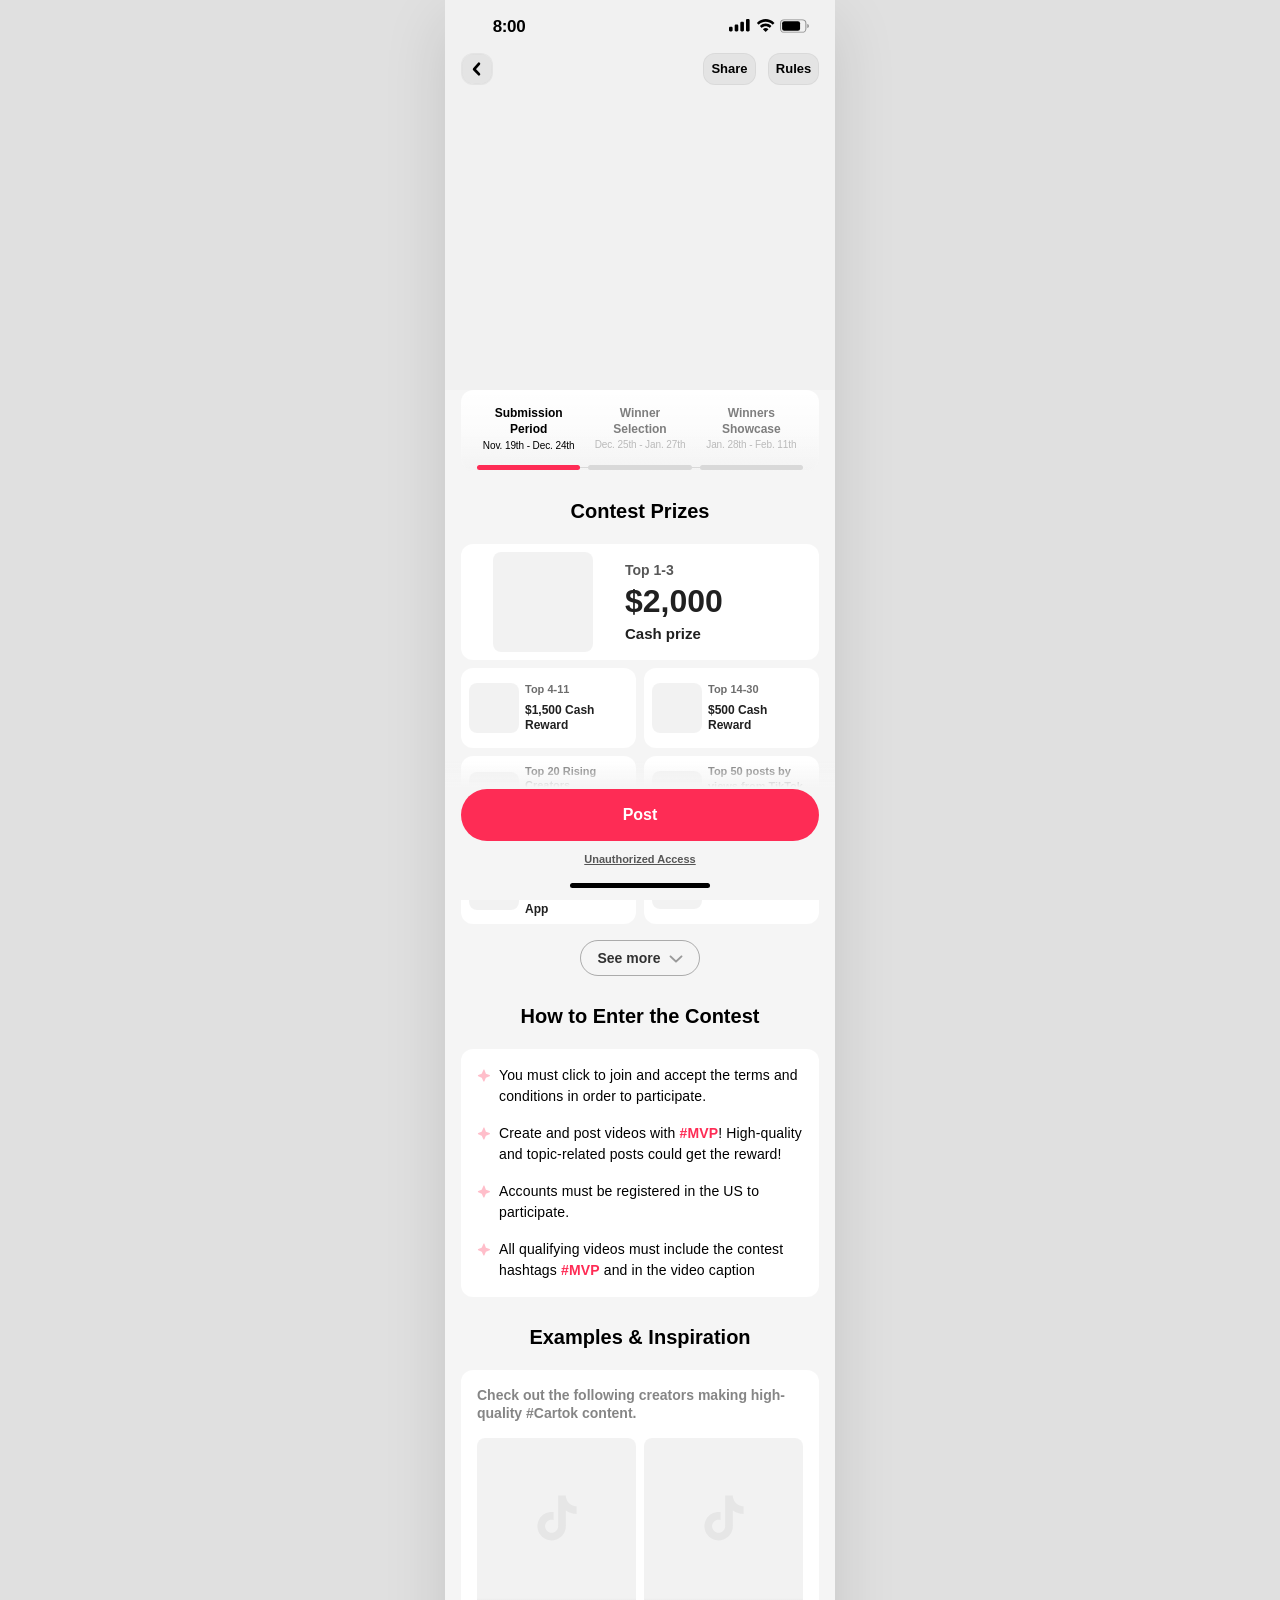
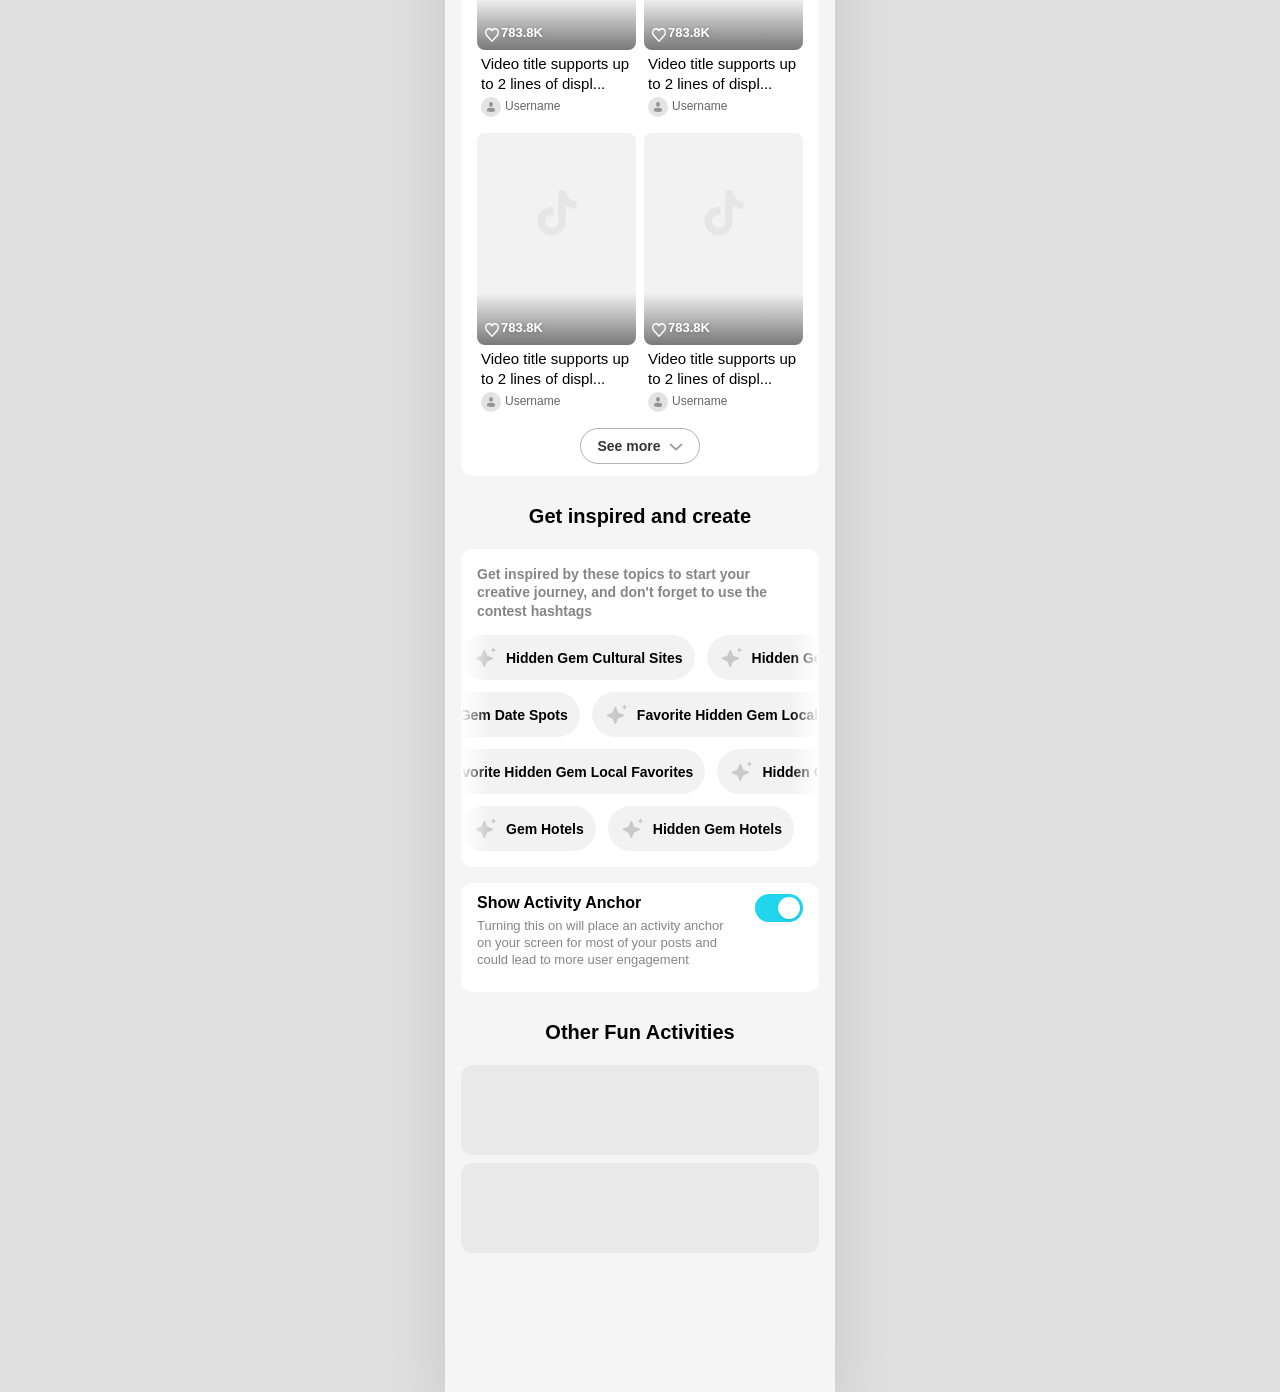
==== index.html @ 2a497dcf "feat: add aoc h5 templates" ====
<!doctype html>
<html lang="en">
  <head>
    <meta charset="utf-8" />
    <meta name="viewport" content="width=device-width, initial-scale=1" />
    <title>模板_1</title>
    <link rel="stylesheet" href="./styles.css?v=20260622-1" />
  </head>
  <body>
    <div id="app" data-template="base" aria-live="polite"></div>
    <script src="./script.js?v=20260622-1"></script>
  </body>
</html>
---- styles.css ----
:root {
  --page-bg: #f5f5f5;
  --kv-bg: #f1f1f1;
  --card-bg: #ffffff;
  --text-1: #000000;
  --text-display: #202020;
  --text-2: #000000a6;
  --text-3: #0000007a;
  --placeholder: #00000057;
  --neutral-2: #0000002b;
  --neutral-3: #0000001f;
  --neutral-4: #0000000d;
  --primary: #fe2c55;
  --secondary: #20d5ec;
  --font: "TikTok Sans", -apple-system, BlinkMacSystemFont, "Segoe UI", sans-serif;
}

* {
  box-sizing: border-box;
}

[hidden] {
  display: none !important;
}

html,
body {
  margin: 0;
  min-height: 100%;
}

body {
  background: #e0e0e0;
  color: var(--text-1);
  display: flex;
  font-family: var(--font);
  justify-content: center;
  padding: 0 !important;
}

button,
a {
  color: inherit;
  font: inherit;
}

button {
  border: 0;
  cursor: pointer;
}

.page-shell {
  background: var(--page-bg);
  min-height: 100vh;
  overflow: hidden;
  position: relative;
  width: min(100vw, 390px);
}

.kv {
  background: var(--kv-bg);
  height: 390px;
  position: relative;
}

.navigation-bar {
  display: flex;
  flex-direction: column;
  height: 91px;
  left: 50%;
  position: fixed;
  top: 0;
  transform: translateX(-50%);
  width: min(100vw, 390px);
  z-index: 10;
}

.navigation-bar-veil {
  inset: 0;
  pointer-events: none;
  position: absolute;
  transition: background-color 160ms ease;
  z-index: 0;
}

.navigation-bar.is-scrolled .navigation-bar-veil {
  background: #f5f5f5;
}

.mock-status-bar {
  flex: 0 0 47px;
  font-family: "SF Pro Text", -apple-system, BlinkMacSystemFont, sans-serif;
  font-size: 17px;
  font-weight: 600;
  height: 47px;
  line-height: 22px;
  pointer-events: none;
  position: relative;
  width: 390px;
  z-index: 1;
}

.mock-status-time {
  display: block;
  left: 35px;
  letter-spacing: -0.408px;
  position: absolute;
  text-align: center;
  top: 16px;
  width: 58px;
}

.mock-status-icons {
  height: 14px;
  left: 284px;
  position: absolute;
  top: 19px;
  width: 80.432px;
}

.status-signal,
.status-connection,
.status-battery {
  display: block;
  position: absolute;
}

.status-signal {
  height: 12.798px;
  left: 0;
  top: 0.202px;
  width: 21.298px;
}

.status-connection {
  left: 28px;
  top: 0;
  height: 13px;
  width: 17.68px;
}

.status-battery {
  left: 51px;
  top: 0;
  height: 14px;
  width: 29.432px;
}

.top-nav {
  align-items: center;
  display: flex;
  flex: 0 0 44px;
  height: 44px;
  justify-content: space-between;
  padding: 6px 16px;
  position: relative;
  width: 100%;
  z-index: 1;
}

.nav-back,
.top-nav button {
  height: 32px;
}

.nav-back {
  background: url("./assets/icon-back.svg") center / contain no-repeat;
  border: 0.5px solid var(--neutral-4);
  border-radius: 12px;
  padding: 0;
  width: 32px;
}

.nav-actions {
  display: flex;
  gap: 12px;
}

.top-nav button:not(.nav-back) {
  align-items: center;
  background: var(--neutral-4);
  border: 0.5px solid var(--neutral-4);
  border-radius: 12px;
  display: flex;
  font-size: 13px;
  font-weight: 600;
  justify-content: center;
  line-height: 1.3;
  padding: 0 8px;
  text-align: center;
  white-space: nowrap;
}

.nav-actions button:first-child {
  width: 53px;
}

.nav-actions button:nth-child(2) {
  width: 51px;
}

.slot {
  background: var(--page-bg);
  display: flex;
  flex-direction: column;
  min-height: 0;
  padding-bottom: 139px;
}

.timeline {
  --timeline-gap: 8px;

  background:
    linear-gradient(180deg, #ffffff 0%, #ffffff 48%, #fbfbfb 100%),
    linear-gradient(90deg, #ffffff 0%, #f8f8f8 100%);
  border-radius: 12px;
  box-shadow: inset 0 0 0 1px #ffffff99;
  height: 81px;
  margin: 0 16px;
  padding: 16px 16px 0;
  position: relative;
  width: 358px;
}

.timeline::before {
  background: linear-gradient(180deg, #ffffff00 0%, #00000008 100%);
  border-radius: inherit;
  bottom: 0;
  content: "";
  left: 0;
  pointer-events: none;
  position: absolute;
  right: 0;
  top: 0;
}

.timeline-labels {
  display: grid;
  column-gap: var(--timeline-gap);
  grid-template-columns: repeat(3, minmax(0, 1fr));
  position: relative;
  text-align: center;
  z-index: 1;
}

.timeline-labels > div {
  min-width: 0;
}

.timeline-labels strong {
  color: #00000080;
  display: block;
  font-size: 12px;
  font-weight: 600;
  line-height: 1.3;
}

.timeline-labels span {
  color: #00000040;
  display: block;
  font-size: 10px;
  font-weight: 400;
  letter-spacing: -0.1px;
  line-height: 1.3;
  margin-top: 1px;
  white-space: nowrap;
}

.timeline-labels .is-active strong {
  color: var(--text-1);
  font-weight: 800;
}

.timeline-labels .is-active span {
  color: var(--text-1);
  line-height: 1.5;
}

.timeline-track {
  border-radius: 999px;
  display: grid;
  gap: var(--timeline-gap);
  grid-template-columns: repeat(3, minmax(0, 1fr));
  height: 5px;
  margin-top: 12px;
  overflow: visible;
  position: relative;
  z-index: 1;
}

.timeline-track::before {
  background: #d9d9d9;
  border-radius: 4px;
  content: "";
  height: 1px;
  left: 0;
  position: absolute;
  right: 0;
  top: 2px;
}

.timeline-track span {
  background: #d9d9d9;
  border-radius: 4px;
  display: block;
  height: 100%;
  min-width: 1px;
  position: relative;
  z-index: 1;
}

.timeline-track span:first-child {
  background: var(--primary);
}

.floor {
  margin-top: 16px;
}

.slot > .floor:first-child {
  margin-top: 0;
}

.floor-title {
  align-items: center;
  color: var(--text-1);
  display: flex;
  font-size: 20px;
  font-weight: 700;
  height: 49px;
  justify-content: center;
  line-height: 1.25;
  margin: 0;
  text-align: center;
}

.prizes-stack {
  display: flex;
  flex-direction: column;
  gap: 16px;
  margin: 8px 16px 0;
  position: relative;
  width: 358px;
}

.prize-toggle {
  bottom: 0;
  cursor: pointer;
  height: 34px;
  left: 50%;
  opacity: 0;
  position: absolute;
  transform: translateX(-50%);
  width: 118px;
  z-index: 2;
}

.prize-card {
  background: var(--card-bg);
  border-radius: 12px;
}

.panel,
.activity-anchor,
.activity-card {
  background: var(--card-bg);
  border-radius: 12px;
}

.grand-prize {
  align-items: center;
  display: grid;
  flex: 0 0 358px;
  gap: 32px;
  grid-template-columns: 100px 1fr;
  height: 116px;
  padding: 8px 32px;
  width: 358px;
}

.grand-prize > div:last-child {
  color: var(--text-display);
  display: flex;
  flex-direction: column;
  gap: 4px;
  height: 83px;
  justify-content: center;
  min-width: 0;
}

.grand-prize strong {
  display: block;
  font-size: 32px;
  font-weight: 700;
  line-height: 1.2;
  margin: 0;
  max-width: 162px;
  overflow: hidden;
  text-overflow: ellipsis;
  white-space: nowrap;
}

.grand-prize span {
  display: block;
  font-size: 15px;
  font-weight: 600;
  line-height: 1.3;
  max-height: 38px;
  overflow: hidden;
  text-overflow: ellipsis;
}

.grand-prize .prize-rank {
  color: var(--text-display);
  font-size: 14px;
  font-weight: 600;
  max-height: 36px;
  opacity: 0.75;
}

.prize-wrap {
  align-content: flex-start;
  display: flex;
  flex-wrap: wrap;
  gap: 8px;
  overflow: clip;
  width: 358px;
}

.prize-toggle:not(:checked) ~ .prize-wrap .is-extra-prize {
  display: none !important;
}

.mini-prize {
  align-items: center;
  display: grid;
  gap: 6px;
  grid-template-columns: 50px 1fr;
  height: 80px;
  padding: 8px;
  width: 175px;
}

.mini-prize p {
  display: flex;
  flex-direction: column;
  gap: 6px;
  justify-content: center;
  margin: 0;
  min-width: 0;
}

.mini-prize span {
  display: block;
  font-size: 11px;
  line-height: 1.3;
  max-height: 42px;
  overflow: hidden;
  text-overflow: ellipsis;
}

.mini-prize strong {
  display: block;
  font-size: 12px;
  line-height: 1.3;
  max-height: 32px;
  overflow: hidden;
  text-overflow: ellipsis;
}

.mini-prize span {
  color: var(--text-display);
  font-weight: 600;
  opacity: 0.65;
}

.mini-prize strong {
  color: var(--text-display);
  font-weight: 600;
}

.reward-art {
  align-items: center;
  background: var(--neutral-4);
  border-radius: 8px;
  display: flex;
  justify-content: center;
  overflow: hidden;
  position: relative;
}

.reward-art::before {
  content: none;
}

.reward-art > span,
.reward-art::after {
  display: none;
}

.cash-large {
  height: 100px;
  width: 100px;
}

.mini-prize .reward-art,
.cash-small,
.coins,
.coins-flat,
.voucher,
.frame-badge {
  height: 50px;
  width: 50px;
}

.see-more {
  align-items: center;
  background: transparent;
  border: 1px solid rgba(0, 0, 0, 0.3);
  border-radius: 49.5px;
  cursor: pointer;
  display: flex;
  gap: 8px;
  justify-content: center;
  flex: none;
  align-self: center;
  margin: 0 auto;
  min-height: 36px;
  min-width: 0;
  padding: 8px 16px;
}

.prize-toggle:not(:checked) ~ .see-more .less-label,
.prize-toggle:checked ~ .see-more .more-label,
.campaign-toggle:not(:checked) ~ .see-more .less-label,
.campaign-toggle:checked ~ .see-more .more-label,
.campaign-toggle:not(:checked) ~ .campaign-panel .see-more .less-label,
.campaign-toggle:checked ~ .campaign-panel .see-more .more-label {
  display: none;
}

.see-more span {
  color: rgba(0, 0, 0, 0.8);
  font-size: 14px;
  font-weight: 600;
  line-height: 1.3;
  max-width: 272px;
  overflow: hidden;
  text-align: center;
  text-overflow: ellipsis;
  white-space: nowrap;
}

.see-more i {
  background: url("./assets/icon-chevron-right.svg") center / contain no-repeat;
  flex: 0 0 14px;
  height: 14px;
  transform: rotate(90deg);
  width: 14px;
}

.see-more.is-expanded i {
  transform: rotate(-90deg);
}

.prize-toggle:checked ~ .see-more i,
.campaign-toggle:checked ~ .see-more i,
.campaign-toggle:checked ~ .campaign-panel .see-more i {
  transform: rotate(-90deg);
}

.rules-panel {
  height: auto;
  margin: 8px 16px 0;
  padding: 16px;
  width: 358px;
}

.rules-panel p {
  display: flex;
  align-items: flex-start;
  font-size: 14px;
  font-weight: 500;
  gap: 8px;
  letter-spacing: 0.14px;
  line-height: 1.5;
  margin: 0 0 16px;
}

.rules-panel p:last-child {
  margin-bottom: 0;
}

.rules-panel i {
  background: url("./assets/icon-rule-star.svg") center / contain no-repeat;
  display: inline-block;
  flex: 0 0 auto;
  height: 21px;
  width: 14px;
}

.rules-panel p > span {
  display: block;
  min-width: 0;
}

.rules-panel strong {
  color: var(--primary);
  font-weight: 700;
}

.campaign-panel,
.collect-panel,
.review-panel,
.guidance-panel,
.tips-panel {
  display: flex;
  flex-direction: column;
  gap: 16px;
  margin: 8px 16px 0;
  overflow: hidden;
  padding: 16px;
  width: 358px;
}

.campaign-panel {
  gap: 24px;
  margin: 0 16px;
  position: relative;
}

.campaign-shell {
  display: flex;
  flex-direction: column;
  gap: 8px;
  margin-top: 8px;
  position: relative;
  width: 100%;
}

.chip-row {
  align-items: flex-start;
  display: flex;
  gap: 8px;
  margin: 0;
  overflow-x: auto;
  overflow-y: hidden;
  padding: 0 16px 6px;
  scroll-behavior: smooth;
  scrollbar-width: none;
  white-space: nowrap;
  -webkit-overflow-scrolling: touch;
}

.chip-row::-webkit-scrollbar {
  display: none;
}

.chip-row button {
  align-items: center;
  background: rgba(0, 0, 0, 0.12);
  border-radius: 8px;
  color: rgba(0, 0, 0, 0.65);
  display: flex;
  flex: 0 0 auto;
  font-size: 13px;
  font-weight: 600;
  height: 49px;
  justify-content: center;
  line-height: 1.3;
  max-width: 219px;
  min-width: 0;
  overflow: visible;
  padding: 16px;
  position: relative;
  text-overflow: ellipsis;
  white-space: nowrap;
}

.chip-row button[aria-selected="true"] {
  background: #ffffff;
  color: var(--text-1);
}

.chip-row button[aria-selected="true"]::after {
  background: url("./assets/tab-indicator.svg") center / 100% 100% no-repeat;
  bottom: -6px;
  content: "";
  height: 6px;
  left: 50%;
  position: absolute;
  transform: translateX(-50%);
  width: 76px;
}

.campaign-note {
  padding-bottom: 0;
}

.campaign-note strong,
.collect-highlight-title {
  color: var(--text-1);
  display: block;
  font-size: 14px;
  font-weight: 600;
  line-height: 1.3;
  margin: 0 0 4px;
}

.collect-highlight-title span,
.text-primary {
  color: var(--primary);
}

.collect-highlight-title + .panel-copy {
  margin-top: -12px;
}

.campaign-note strong {
  align-items: center;
  display: flex;
  gap: 6px;
}

.campaign-note strong i {
  background: url("./assets/icon-campaign-topic.svg") center / contain no-repeat;
  display: block;
  flex: 0 0 18px;
  height: 21px;
  width: 18px;
}

.campaign-note strong span {
  display: block;
  min-width: 0;
}

.campaign-note p,
.reward-task p,
.how-work-card p,
.review-item p,
.guidance-block p,
.follower-card p {
  color: var(--text-3);
  font-size: 13px;
  font-weight: 400;
  line-height: 1.3;
  margin: 0;
}

.reward-task-list {
  display: flex;
  flex-direction: column;
  gap: 16px;
}

.campaign-toggle {
  height: 1px;
  opacity: 0;
  pointer-events: none;
  position: absolute;
  width: 1px;
}

.campaign-toggle:not(:checked) ~ .reward-task-list .is-extra-task,
.campaign-toggle:not(:checked) ~ .campaign-panel .reward-task-list .is-extra-task {
  display: none;
}

.reward-task {
  align-items: flex-start;
  display: flex;
  gap: 12px;
  min-height: 56px;
  width: 326px;
}

.reward-task > i {
  background: url("./assets/icon-rule-star.svg") center / contain no-repeat;
  flex: 0 0 auto;
  height: 21px;
  width: 14px;
}

.campaign-panel .reward-task-list {
  gap: 0;
}

.campaign-panel .reward-task {
  border-bottom: 1px solid var(--neutral-4);
  min-height: 0;
  padding: 0 0 12px;
}

.campaign-panel .reward-task + .reward-task {
  padding-top: 12px;
}

.campaign-panel .reward-task-list .reward-task:last-child {
  border-bottom: 0;
  padding-bottom: 0;
}

.campaign-toggle:not(:checked) ~ .campaign-panel .reward-task-list .reward-task:nth-of-type(5) {
  border-bottom: 0;
  padding-bottom: 0;
}

.campaign-panel .reward-task > i {
  background-image: url("./assets/icon-campaign-fire.png");
  flex-basis: 18px;
  height: 18px;
  width: 18px;
}

.reward-task > div {
  flex: 1 1 auto;
  min-width: 0;
}

.reward-task strong {
  color: var(--text-1);
  display: block;
  font-size: 14px;
  font-weight: 600;
  line-height: 1.3;
  margin-bottom: 4px;
  overflow: hidden;
  text-overflow: ellipsis;
}

.tiny-post {
  background: var(--primary);
  border-radius: 999px;
  color: #ffffff;
  flex: 0 0 auto;
  font-size: 13px;
  font-weight: 600;
  height: 28px;
  line-height: 1.3;
  margin-top: 2px;
  width: 77px;
}

.static-see-more {
  margin-top: 0;
}

.collect-panel-compact {
  background: transparent;
  border-radius: 0;
  gap: 8px;
  overflow: visible;
  padding: 0;
}

.collect-card {
  background: var(--card-bg);
  border-radius: 12px;
  display: flex;
  flex-direction: column;
  gap: 16px;
  overflow: hidden;
  padding: 16px;
  width: 358px;
}

.collect-card-task,
.collect-card-ranking {
  align-items: stretch;
}

.collect-panel-compact .panel-copy,
.collect-panel-rich .panel-copy {
  height: auto;
  max-width: 326px;
}

.panel-copy.has-help-icon {
  align-items: center;
  display: flex;
  gap: 4px;
}

.panel-copy.has-help-icon i {
  background: url("./assets/icon-question-circle.svg") center / contain no-repeat;
  display: block;
  flex: 0 0 14px;
  height: 14px;
  width: 14px;
}

.collect-divider {
  background: rgba(153, 153, 153, 0.1);
  height: 1px;
  width: 100%;
}

.rank-rewards {
  box-sizing: border-box;
  display: flex;
  gap: 8px;
  margin: 0 -16px;
  overflow-x: auto;
  overflow-y: hidden;
  padding: 0 16px;
  scroll-behavior: smooth;
  scrollbar-width: none;
  width: calc(100% + 32px);
  -webkit-overflow-scrolling: touch;
}

.rank-rewards::-webkit-scrollbar {
  display: none;
}

.rank-rewards article {
  align-items: center;
  background: #f5f5f5;
  border-radius: 8px;
  display: flex;
  flex: 1 0 103px;
  flex-direction: column;
  min-width: 103px;
  min-height: 126px;
  overflow: hidden;
  padding: 0 8px 12px;
  text-align: center;
}

.rank-rewards span {
  color: var(--text-3);
  display: block;
  font-size: 11px;
  font-weight: 600;
  line-height: 1.3;
  margin: 0 0 4px;
  opacity: 0.7;
  padding: 4px 8px;
  background: rgba(0, 0, 0, 0.08);
  border-radius: 0 0 6px 6px;
}

.rank-rewards .reward-art {
  background: rgba(0, 0, 0, 0.05);
  border-radius: 4px;
  flex: 0 0 auto;
  height: 50px;
  margin: 4px 0;
  width: 50px;
}

.rank-rewards .has-image-icon::after {
  background: url("./assets/icon-lock-large-fill.svg") center / contain no-repeat;
  content: "";
  display: block;
  height: 28px;
  opacity: 0.35;
  width: 28px;
}

.rank-rewards strong {
  color: var(--text-1);
  display: block;
  flex: 1 1 auto;
  font-size: 13px;
  font-weight: 600;
  line-height: 1.3;
  width: 100%;
}

.crp-summary {
  display: flex;
  flex-direction: column;
  gap: 2px;
  width: 326px;
}

.crp-summary h3 {
  color: var(--text-1);
  font-size: 16px;
  font-weight: 700;
  line-height: 1.3;
  margin: 0 0 2px;
}

.crp-summary p {
  align-items: center;
  display: flex;
  gap: 4px;
  margin: 0;
}

.crp-summary span,
.crp-summary strong {
  font-size: 14px;
  font-weight: 600;
  line-height: 1.3;
}

.crp-summary span {
  color: var(--text-3);
}

.crp-summary strong {
  color: var(--text-1);
}

.crp-reward-hero {
  align-items: flex-end;
  display: flex;
  height: 147px;
  position: relative;
  width: 326px;
}

.crp-base-reward {
  background: url("./assets/crp-base-bg.svg") left top / 129.356px 121.999px no-repeat;
  border-radius: 8px 0 0 8px;
  display: flex;
  flex-direction: column;
  gap: 8px;
  height: 122px;
  justify-content: space-between;
  padding: 8px 16px;
  position: relative;
  width: 143px;
  z-index: 2;
}

.crp-base-reward img {
  display: block;
  height: 50px;
  object-fit: contain;
  width: 50px;
}

.crp-double-reward {
  background: url("./assets/crp-double-bg.svg") left top / 209px 147px no-repeat;
  border-radius: 8px;
  color: #ffffff;
  height: 147px;
  margin-left: -26px;
  overflow: hidden;
  padding: 8px 16px 12px 42px;
  position: relative;
  width: 209px;
}

.crp-double-placeholder {
  background: var(--neutral-4);
  border-radius: 8px;
  height: 142px;
  left: 49px;
  position: absolute;
  top: 29px;
  width: 142px;
}

.crp-income {
  color: var(--text-3);
  position: relative;
  z-index: 1;
}

.crp-income div {
  align-items: flex-end;
  display: flex;
  max-width: 100px;
}

.crp-income small {
  display: block;
  font-size: 17px;
  font-weight: 700;
  height: 24px;
  line-height: 1.3;
  width: 12px;
}

.crp-income strong {
  display: block;
  font-size: 28px;
  font-weight: 900;
  line-height: 1.2;
}

.crp-income span {
  display: block;
  font-size: 11px;
  font-weight: 600;
  line-height: 1.3;
  max-width: 120px;
  overflow: hidden;
  text-overflow: ellipsis;
  white-space: nowrap;
}

.crp-income-double {
  color: #ffffff;
}

.crp-income-double small {
  height: 26px;
}

.crp-income-double strong {
  font-size: 36px;
}

.crp-lock {
  align-items: center;
  background: #c61b39;
  border-radius: 0 8px 0 8px;
  display: flex;
  gap: 3px;
  padding: 3px 6px;
  position: absolute;
  right: 0;
  top: 0;
  z-index: 2;
}

.crp-lock img {
  display: block;
  filter: brightness(0) invert(1);
  height: 10px;
  width: 10px;
}

.crp-lock span {
  color: #ffffff;
  font-size: 10px;
  font-weight: 600;
  line-height: 1.3;
}

.crp-x2 {
  height: 53px;
  left: 82px;
  position: absolute;
  top: 96px;
  width: 67px;
  z-index: 4;
}

.crp-x2 img {
  display: block;
  height: 53px;
  object-fit: contain;
  width: 67px;
}

.crp-copy a {
  color: inherit;
  text-decoration: underline;
  text-underline-position: from-font;
}

.collect-panel-rich .reward-task {
  gap: 12px;
}

.collect-panel .topic-task > i,
.collect-panel-rich .reward-task > i {
  background-image: url("./assets/icon-campaign-fire.png");
  flex-basis: 18px;
  height: 18px;
  width: 18px;
}

.collect-card .reward-task {
  width: 326px;
}

.collect-card-task .reward-task {
  min-height: 50px;
}

.collect-card-task .reward-task > i {
  background: #f5f5f5;
  border-radius: 8px;
  flex-basis: 50px;
  height: 50px;
  position: relative;
  width: 50px;
}

.collect-card-task .reward-task > i::before {
  background: rgba(0, 0, 0, 0.05);
  content: "";
  height: 40px;
  left: 5px;
  position: absolute;
  top: 5px;
  width: 40px;
}

.collect-card-task .reward-task > i::after {
  background: #e3e3e3 url("./assets/icon-lock-large-fill.svg") center / 10px 10px no-repeat;
  border-radius: 0 8px 0 8px;
  content: "";
  height: 18px;
  position: absolute;
  right: 0;
  top: 0;
  width: 18px;
}

.collect-card-task .reward-task strong {
  display: -webkit-box;
  -webkit-box-orient: vertical;
  -webkit-line-clamp: 2;
  white-space: normal;
}

.collect-card-ranking .status-task {
  min-height: 37px;
}

.how-works-stack {
  display: flex;
  flex-direction: column;
  gap: 8px;
  margin: 8px 16px 0;
  width: 358px;
}

.how-work-card {
  align-items: center;
  display: flex;
  flex-direction: column;
  gap: 24px;
  padding: 24px;
}

.how-work-card h3 {
  font-size: 16px;
  font-weight: 700;
  line-height: 1.3;
  margin: 0 0 -16px;
  text-align: center;
}

.how-work-card p {
  text-align: center;
}

.how-work-card p strong {
  color: var(--text-1);
  font-weight: 600;
}

.locked-reward-grid {
  display: flex;
  flex-wrap: wrap;
  gap: 24px;
  justify-content: center;
  width: 100%;
}

.locked-reward-card {
  align-items: center;
  background: var(--neutral-4);
  border-radius: 20px;
  display: flex;
  flex-direction: column;
  gap: 12px;
  justify-content: flex-end;
  min-height: 132px;
  padding: 16px;
  position: relative;
  width: 132px;
}

.locked-reward-card .reward-art {
  height: 72px;
  width: 72px;
}

.locked-reward-card strong {
  font-size: 12px;
  font-weight: 600;
  line-height: 1.3;
  text-align: center;
  white-space: nowrap;
}

.lock-badge {
  align-items: center;
  background: #e6e6e6;
  border-radius: 999px;
  bottom: -4px;
  display: flex;
  height: 24px;
  justify-content: center;
  position: absolute;
  right: -4px;
  width: 24px;
}

.lock-badge img {
  height: 12.542px;
  width: 10.5px;
}

.review-panel {
  gap: 16px;
}

.review-list {
  display: flex;
  flex-direction: column;
  gap: 16px;
}

.review-notice-card {
  background: var(--neutral-4);
  border-radius: 8px;
  display: flex;
  flex-direction: column;
  gap: 12px;
  padding: 8px 0 0;
}

.review-info {
  align-items: flex-start;
  color: var(--text-3);
  display: flex;
  font-size: 12px;
  font-weight: 400;
  gap: 6px;
  line-height: 1.3;
  margin: 0;
  padding: 0 8px;
}

.review-info i {
  align-items: center;
  border: 1.5px solid var(--text-3);
  border-radius: 999px;
  color: var(--text-3);
  display: flex;
  flex: 0 0 auto;
  font-size: 9px;
  font-style: normal;
  font-weight: 700;
  height: 12px;
  justify-content: center;
  line-height: 1;
  margin-top: 1px;
  width: 12px;
}

.review-info i::before {
  content: "i";
}

.review-item {
  align-items: flex-start;
  display: flex;
  gap: 12px;
  min-height: 96px;
  width: 326px;
}

.review-thumb {
  background: linear-gradient(180deg, #eeeeee 0%, #eeeeee 54%, #b8b8b8 100%);
  border-radius: 8px;
  flex: 0 0 auto;
  height: 96px;
  overflow: hidden;
  position: relative;
  width: 72px;
}

.review-thumb::after {
  background: linear-gradient(180deg, #00000000 0%, #00000059 100%);
  bottom: 0;
  content: "";
  height: 36px;
  left: 0;
  position: absolute;
  right: 0;
}

.review-thumb span {
  bottom: 8px;
  color: #ffffff;
  font-size: 12px;
  font-weight: 600;
  left: 0;
  line-height: 1.3;
  position: absolute;
  right: 0;
  text-align: center;
  z-index: 1;
}

.review-body {
  flex: 1 1 auto;
  min-width: 0;
  padding-top: 2px;
}

.review-item strong {
  color: var(--text-1);
  display: block;
  font-size: 16px;
  font-weight: 600;
  line-height: 1.3;
  overflow: hidden;
  text-overflow: ellipsis;
  white-space: nowrap;
}

.review-date {
  color: var(--text-3);
  display: block;
  font-size: 12px;
  font-weight: 400;
  line-height: 1.3;
  margin-top: 2px;
}

.review-total {
  color: var(--text-1) !important;
  font-size: 12px !important;
  font-weight: 600 !important;
  line-height: 1.3 !important;
  margin: 18px 0 0 !important;
}

.review-status {
  color: var(--text-3) !important;
  font-size: 12px !important;
  font-weight: 400 !important;
  line-height: 1.3 !important;
  margin: 2px 0 0 !important;
}

.review-status.is-danger {
  color: var(--primary) !important;
}

.review-status.has-link::after {
  border-right: 1.4px solid currentColor;
  border-top: 1.4px solid currentColor;
  content: "";
  display: inline-block;
  height: 5px;
  margin-left: 5px;
  transform: rotate(45deg) translateY(-1px);
  width: 5px;
}

.guidance-panel {
  gap: 16px;
  overflow: hidden;
}

.guidance-block {
  border-top: 1px solid var(--neutral-4);
  padding-top: 16px;
}

.guidance-block:first-child {
  border-top: 0;
  padding-top: 0;
}

.guidance-title {
  align-items: center;
  display: flex;
  gap: 6px;
  margin-bottom: 4px;
}

.guidance-title i {
  background: var(--neutral-4);
  border-radius: 999px;
  flex: 0 0 auto;
  height: 20px;
  position: relative;
  width: 20px;
}

.guidance-title i::before {
  background: var(--text-1);
  border-radius: 2px;
  content: "";
  height: 9px;
  left: 7px;
  opacity: 0.35;
  position: absolute;
  top: 5px;
  width: 6px;
}

.guidance-title strong {
  color: var(--text-1);
  font-size: 14px;
  font-weight: 600;
  line-height: 1.3;
}

.guide-video-row {
  display: flex;
  gap: 8px;
  margin-top: 12px;
  margin-right: -16px;
  overflow-x: auto;
  overflow-y: hidden;
  padding-right: 16px;
  scrollbar-width: none;
  -webkit-overflow-scrolling: touch;
}

.guide-video-row::-webkit-scrollbar {
  display: none;
}

.guide-video {
  background: linear-gradient(180deg, #eeeeee 0%, #eeeeee 61%, #7e7e7e 100%);
  border-radius: 8px;
  flex: 0 0 151px;
  height: 212px;
  overflow: hidden;
  position: relative;
}

.guide-video::after {
  background: linear-gradient(180deg, #00000000 0%, #00000066 100%);
  bottom: 0;
  content: "";
  height: 76px;
  left: 0;
  position: absolute;
  right: 0;
}

.guide-video-meta {
  bottom: 8px;
  color: #ffffff;
  left: 8px;
  position: absolute;
  right: 8px;
  z-index: 1;
}

.guide-video-meta strong {
  display: block;
  font-size: 13px;
  font-weight: 600;
  line-height: 1.15;
  margin-bottom: 4px;
  max-width: 118px;
  overflow: hidden;
}

.guide-video-meta span,
.guide-video-meta em {
  align-items: center;
  display: inline-flex;
  font-size: 12px;
  font-style: normal;
  font-weight: 600;
  gap: 4px;
  line-height: 1.3;
  vertical-align: middle;
}

.guide-video-meta span {
  margin-right: 8px;
}

.guide-video-meta .creator-icon {
  height: 16px;
  width: 16px;
}

.guide-video-meta .video-heart {
  filter: brightness(0) invert(1);
  height: 13px;
  width: 13px;
}

.tips-panel {
  gap: 12px;
}

.follower-card {
  align-items: center;
  display: flex;
  gap: 12px;
  min-height: 60px;
}

.follower-avatar {
  background: url("./assets/avatar-placeholder.svg") center / contain no-repeat;
  flex: 0 0 auto;
  height: 60px;
  width: 60px;
}

.follower-card div {
  flex: 1 1 auto;
  min-width: 0;
}

.follower-card strong {
  color: var(--text-1);
  display: block;
  font-size: 13px;
  font-weight: 600;
  line-height: 1.3;
  margin-bottom: 2px;
}

.examples-panel {
  height: 706px;
  margin: 8px 16px 0;
  padding: 16px;
  width: 358px;
}

.panel-copy {
  color: var(--text-3);
  font-size: 14px;
  font-weight: 600;
  line-height: 1.3;
  margin: 0;
}

.examples-panel .panel-copy {
  height: 36px;
}

.video-grid {
  display: grid;
  gap: 16px 8px;
  grid-template-columns: repeat(2, 1fr);
  margin-top: 16px;
}

.video-card {
  min-width: 0;
}

.video-thumb {
  background: var(--neutral-4);
  border-radius: 8px;
  height: 212px;
  overflow: hidden;
  position: relative;
}

.video-logo {
  display: block;
  height: 64px;
  left: 50%;
  position: absolute;
  top: 48px;
  transform: translateX(-50%);
  width: 56px;
}

.video-metrics {
  align-items: flex-end;
  background: linear-gradient(180deg, rgba(0, 0, 0, 0) 0%, rgba(0, 0, 0, 0.5) 100%);
  bottom: 0;
  color: #ffffff;
  display: flex;
  gap: 2px;
  height: 52px;
  left: 0;
  padding: 8px;
  position: absolute;
  right: 0;
}

.video-heart {
  flex: 0 0 auto;
  height: 14px;
  width: 14px;
}

.video-metrics span {
  font-size: 13px;
  font-weight: 600;
  line-height: 1.3;
  text-shadow: 0 1px 4px #00000040;
}

.examples-panel .is-extra-video {
  display: none;
}

.examples-panel.is-expanded {
  min-height: 706px;
  height: auto;
}

.examples-panel.is-expanded .is-extra-video {
  display: block;
}

.video-card strong {
  color: var(--text-1);
  display: -webkit-box;
  font-size: 15px;
  font-weight: 400;
  line-height: 1.3;
  margin: 4px 4px 0;
  min-height: 38px;
  overflow: hidden;
  -webkit-box-orient: vertical;
  -webkit-line-clamp: 2;
}

.creator {
  align-items: center;
  color: rgba(36, 36, 36, 0.7);
  display: flex;
  gap: 4px;
  font-size: 12px;
  line-height: 1.3;
  margin: 4px 4px 0;
  min-height: 20px;
  overflow: hidden;
  position: relative;
  text-overflow: ellipsis;
  white-space: nowrap;
}

.creator > span:last-child {
  min-width: 0;
  overflow: hidden;
  text-overflow: ellipsis;
}

.examples-panel .see-more {
  margin-top: 16px;
}

.inspiration-panel {
  height: 318px;
  margin: 8px 16px 0;
  overflow: hidden;
  padding: 16px;
  position: relative;
  width: 358px;
}

.inspiration-panel .panel-copy {
  height: 54px;
  max-width: 308px;
}

.tag-cloud {
  height: 216px;
  margin-left: -16px;
  margin-top: 16px;
  overflow: hidden;
  position: relative;
  width: 358px;
}

.tag-cloud::before,
.tag-cloud::after {
  content: "";
  height: 100%;
  pointer-events: none;
  position: absolute;
  top: 0;
  width: 28px;
  z-index: 1;
}

.tag-cloud::before {
  background: linear-gradient(90deg, var(--card-bg), transparent);
  left: 0;
}

.tag-cloud::after {
  background: linear-gradient(270deg, var(--card-bg), transparent);
  right: 0;
}

.tag-row {
  display: flex;
  gap: 12px;
  margin-bottom: 12px;
  animation: tag-marquee 22s linear infinite;
  white-space: nowrap;
}

.tag-row-offset-left {
  margin-left: -156px;
  animation-duration: 24s;
}

.tag-row-offset-right {
  margin-left: -60px;
  animation-duration: 20s;
}

.tag {
  align-items: center;
  background: var(--neutral-4);
  border-radius: 999px;
  color: var(--text-1);
  display: flex;
  flex: 0 0 auto;
  font-size: 14px;
  font-weight: 600;
  gap: 8px;
  height: 45px;
  line-height: 1.3;
  padding: 10px 12px;
}

.tag::before {
  background: url("./assets/icon-star.svg") center / contain no-repeat;
  content: "";
  display: inline-block;
  height: 25px;
  filter: brightness(0.78) contrast(1.08);
  width: 25px;
}

.creator-icon {
  display: block;
  flex: 0 0 auto;
  height: 20px;
  position: relative;
  width: 20px;
}

.creator-icon img {
  display: block;
  position: absolute;
}

.creator-icon .avatar-base {
  inset: 0;
  height: 20px;
  width: 20px;
}

.creator-icon .avatar-shape {
  height: 9.445px;
  left: 5.804px;
  top: 5.163px;
  width: 8.387px;
}

@keyframes tag-marquee {
  from {
    transform: translateX(48px);
  }

  to {
    transform: translateX(-160px);
  }
}

.activity-anchor {
  align-items: flex-start;
  display: flex;
  justify-content: space-between;
  margin: 16px 16px 0;
  min-height: 109px;
  padding: 10px 16px;
  width: 358px;
}

.activity-anchor strong {
  display: block;
  font-size: 16px;
  font-weight: 600;
  line-height: 1.3;
  margin-bottom: 4px;
}

.activity-anchor p {
  color: var(--text-3);
  font-size: 13px;
  font-weight: 400;
  line-height: 1.3;
  margin: 0;
  max-width: 264px;
}

.toggle {
  background: var(--secondary);
  border-radius: 999px;
  flex: 0 0 auto;
  height: 28px;
  margin-top: 1px;
  padding: 3px;
  position: relative;
  width: 48px;
}

.toggle::before {
  background: #ffffff;
  border-radius: 50%;
  box-shadow: 0 1px 2px #0000001f;
  content: "";
  height: 22px;
  position: absolute;
  right: 3px;
  top: 3px;
  transition: transform 160ms ease, right 160ms ease;
  width: 22px;
}

.toggle:not(.is-on) {
  background: #c9c9c9;
}

.toggle:not(.is-on)::before {
  right: 23px;
}

.activities-floor {
  margin-top: 16px;
}

.activity-card {
  display: block;
  height: 90px;
  margin: 8px 16px 0;
  width: 358px;
}

.activity-card + .activity-card {
  margin-top: 8px;
}

.activity-card {
  background: var(--neutral-4);
}

.bottom-cta {
  align-items: center;
  background: linear-gradient(180deg, rgba(245, 245, 245, 0) 0%, var(--page-bg) 18.75%, var(--page-bg) 100%);
  bottom: 0;
  display: flex;
  flex-direction: column;
  left: 50%;
  height: 139px;
  padding-top: 28px;
  position: fixed;
  transform: translateX(-50%);
  width: min(100vw, 390px);
  z-index: 20;
}

.bottom-cta button {
  background: var(--primary);
  border-radius: 999px;
  color: #ffffff;
  font-size: 16px;
  font-weight: 600;
  height: 52px;
  line-height: 1.3;
  width: 358px;
}

.bottom-cta a {
  color: var(--text-2);
  font-size: 11px;
  font-weight: 600;
  line-height: 1.3;
  margin-top: 11px;
  text-decoration: underline;
}

.bottom-cta span {
  background: #000000;
  border-radius: 999px;
  height: 5px;
  margin-top: 17px;
  width: 140px;
}

@media (prefers-reduced-motion: reduce) {
  .tag-row {
    animation: none;
  }
}

@media (min-width: 430px) {
  body {
    padding: 20px 0;
  }

  .page-shell {
    box-shadow: 0 20px 60px #0000001f;
  }
}

@media (max-width: 360px) {
  .page-shell {
    width: 100vw;
  }

  .timeline,
  .prizes-stack,
  .rules-panel,
  .examples-panel,
  .inspiration-panel,
  .campaign-panel,
  .collect-panel,
  .how-works-stack,
  .review-panel,
  .guidance-panel,
  .tips-panel,
  .activity-anchor,
  .activity-card,
  .bottom-cta button {
    margin-left: 12px;
    margin-right: 12px;
    width: calc(100vw - 24px);
  }

  .collect-card {
    width: 100%;
  }

  .collect-card .reward-task,
  .collect-panel-compact .panel-copy {
    width: 100%;
  }

  .rank-rewards {
    width: calc(100% + 32px);
  }
}
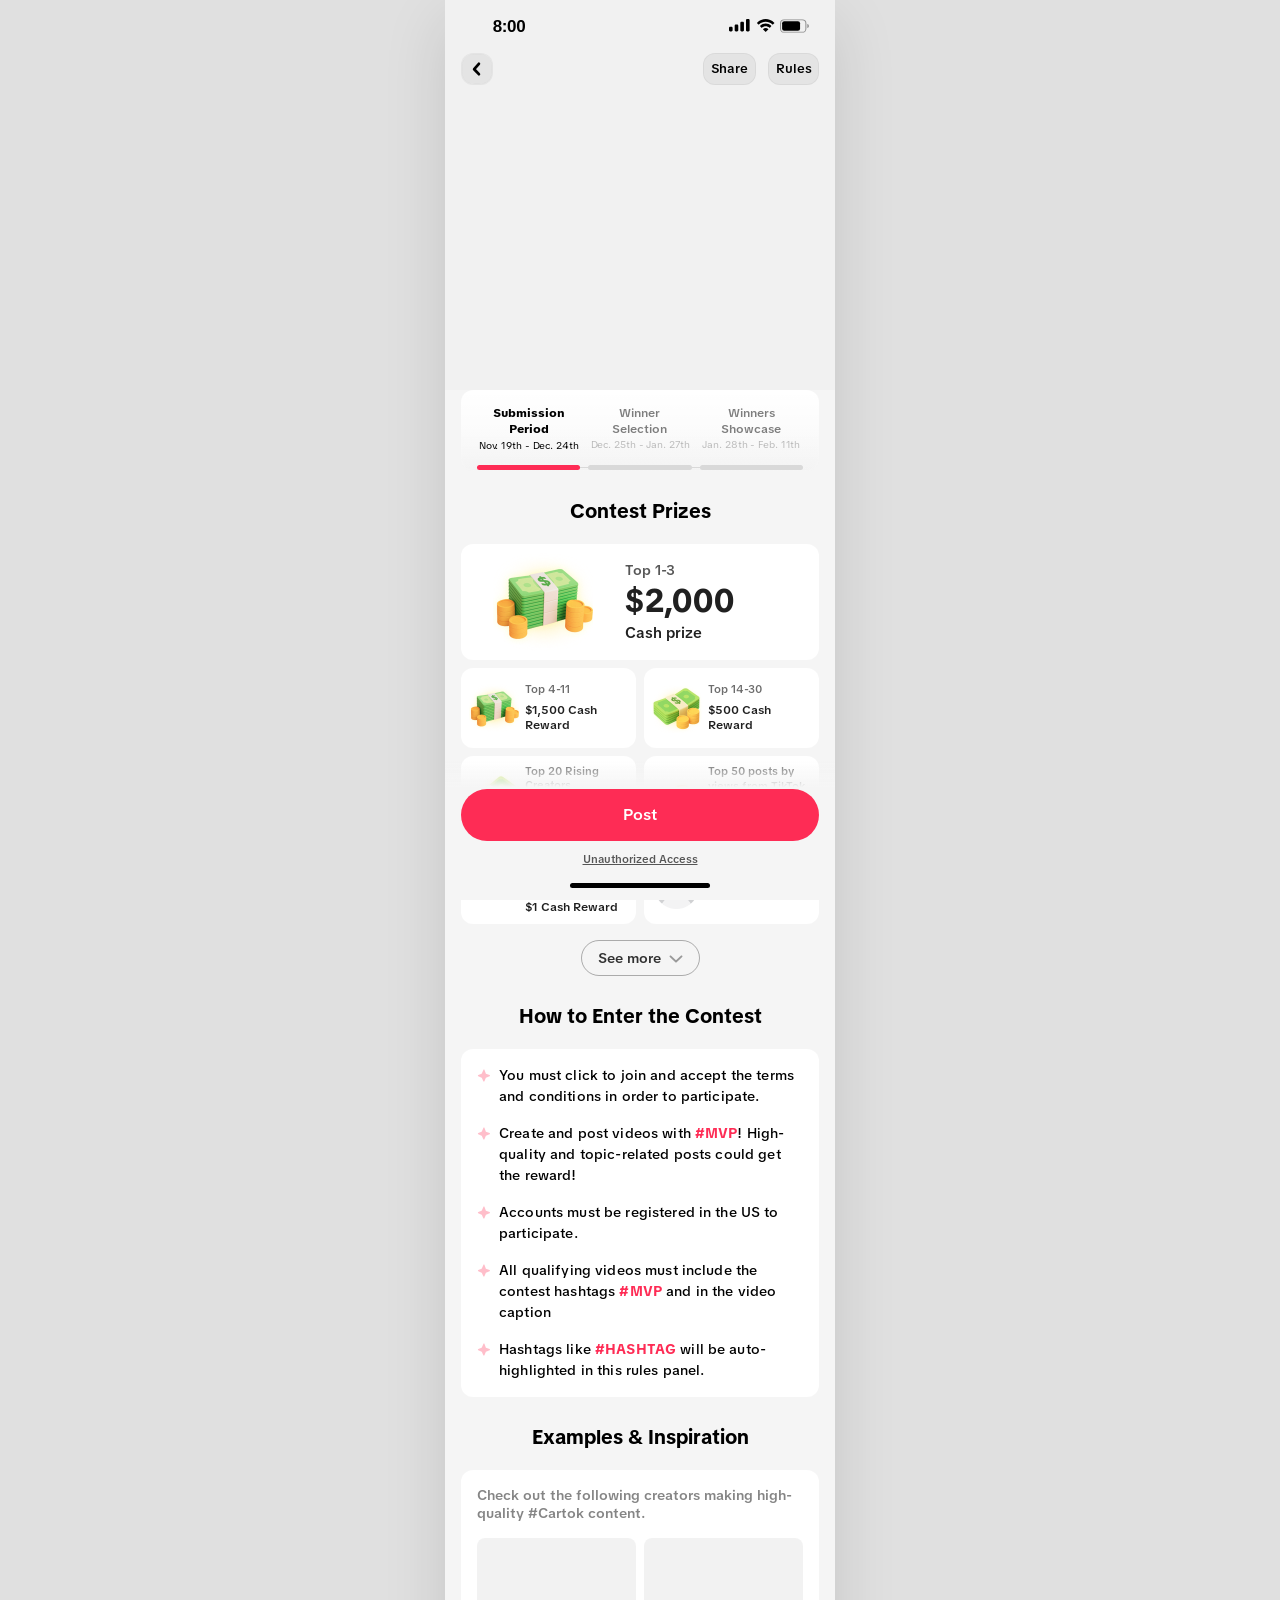
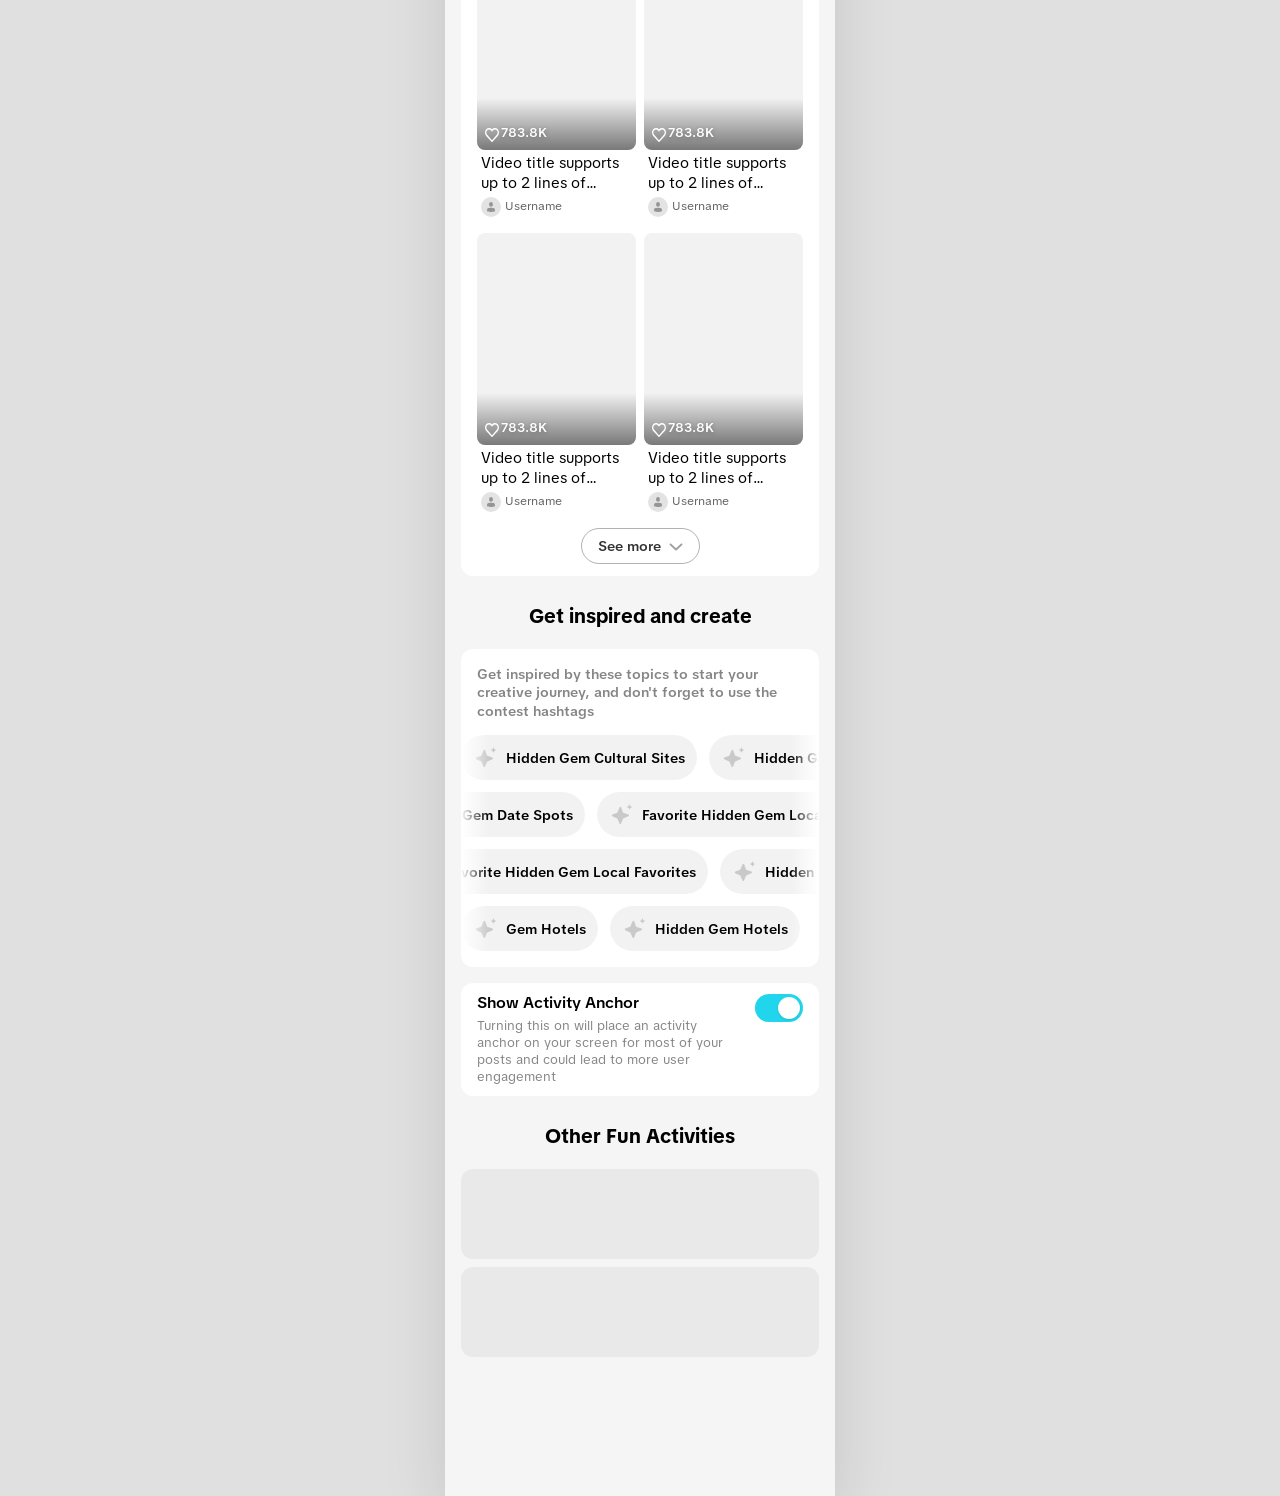
==== commit c5c4c944: "feat(template-03): wire up reward art with profile frame & cash images - Replace blank reward-art pl" ====
--- a/index.html
+++ b/index.html
@@ -4,10 +4,10 @@
     <meta charset="utf-8" />
     <meta name="viewport" content="width=device-width, initial-scale=1" />
     <title>模板_1</title>
-    <link rel="stylesheet" href="./styles.css?v=20260622-1" />
+    <link rel="stylesheet" href="./styles.css?v=20260624-reward-pic" />
   </head>
   <body>
     <div id="app" data-template="base" aria-live="polite"></div>
-    <script src="./script.js?v=20260622-1"></script>
+    <script src="./script.js?v=20260624-reward-pic"></script>
   </body>
 </html>
--- a/styles.css
+++ b/styles.css
@@ -1,3 +1,12 @@
+@font-face {
+  font-family: "TikTok Sans";
+  src: url("./assets/fonts/TikTokSans-VF.woff2") format("woff2-variations");
+  font-weight: 100 900;
+  font-stretch: 75% 125%;
+  font-style: normal;
+  font-display: swap;
+}
+
 :root {
   --page-bg: #f5f5f5;
   --kv-bg: #f1f1f1;
@@ -34,6 +43,9 @@
   color: var(--text-1);
   display: flex;
   font-family: var(--font);
+  font-optical-sizing: auto;
+  -webkit-font-smoothing: antialiased;
+  -moz-osx-font-smoothing: grayscale;
   justify-content: center;
   padding: 0 !important;
 }
@@ -491,6 +503,17 @@
 
 .reward-art::before {
   content: none;
+}
+
+.reward-art.has-img {
+  background: none;
+}
+
+.reward-art > img {
+  display: block;
+  height: 100%;
+  object-fit: contain;
+  width: 100%;
 }
 
 .reward-art > span,
@@ -842,10 +865,6 @@
   width: 77px;
 }
 
-.static-see-more {
-  margin-top: 0;
-}
-
 .collect-panel-compact {
   background: transparent;
   border-radius: 0;
@@ -935,7 +954,7 @@
   font-weight: 600;
   line-height: 1.3;
   margin: 0 0 4px;
-  opacity: 0.7;
+  opacity: 1;
   padding: 4px 8px;
   background: rgba(0, 0, 0, 0.08);
   border-radius: 0 0 6px 6px;
@@ -950,6 +969,17 @@
   width: 50px;
 }
 
+.rank-rewards .reward-art.has-img {
+  background: none;
+}
+
+.rank-rewards .reward-art > img {
+  display: block;
+  height: 100%;
+  object-fit: contain;
+  width: 100%;
+}
+
 .rank-rewards .has-image-icon::after {
   background: url("./assets/icon-lock-large-fill.svg") center / contain no-repeat;
   content: "";
@@ -1010,6 +1040,7 @@
   align-items: flex-end;
   display: flex;
   height: 147px;
+  overflow: hidden;
   position: relative;
   width: 326px;
 }
@@ -1025,7 +1056,11 @@
   padding: 8px 16px;
   position: relative;
   width: 143px;
-  z-index: 2;
+  z-index: 1;
+}
+
+.crp-base-reward .crp-income {
+  align-self: stretch;
 }
 
 .crp-base-reward img {
@@ -1036,31 +1071,53 @@
 }
 
 .crp-double-reward {
-  background: url("./assets/crp-double-bg.svg") left top / 209px 147px no-repeat;
   border-radius: 8px;
   color: #ffffff;
   height: 147px;
-  margin-left: -26px;
-  overflow: hidden;
-  padding: 8px 16px 12px 42px;
-  position: relative;
+  overflow: visible;
+  padding: 8px 16px 12px 0;
+  position: relative;
+  width: 183px;
+  z-index: 2;
+}
+
+.crp-double-reward::before {
+  background: url("./assets/crp-double-bg.svg") left top / 209px 147px no-repeat;
+  border-radius: 8px;
+  content: "";
+  height: 147px;
+  left: -26px;
+  position: absolute;
+  top: 0;
   width: 209px;
+  z-index: 0;
 }
 
 .crp-double-placeholder {
-  background: var(--neutral-4);
+  background: none;
   border-radius: 8px;
   height: 142px;
   left: 49px;
   position: absolute;
   top: 29px;
   width: 142px;
+  z-index: 1;
+}
+
+.crp-double-placeholder img {
+  display: block;
+  height: 100%;
+  object-fit: contain;
+  width: 100%;
 }
 
 .crp-income {
   color: var(--text-3);
-  position: relative;
-  z-index: 1;
+  display: flex;
+  flex-direction: column;
+  justify-content: center;
+  position: relative;
+  z-index: 2;
 }
 
 .crp-income div {
@@ -1151,10 +1208,32 @@
   width: 67px;
 }
 
-.crp-copy a {
+.panel-copy.crp-copy {
+  color: rgba(0, 0, 0, 0.48);
+  font-family: "TikTok Sans", var(--font);
+  font-size: 12px;
+  font-weight: 400;
+  line-height: 1.3;
+  max-width: 326px;
+  min-height: 48px;
+}
+
+.crp-copy u {
   color: inherit;
+  font: inherit;
   text-decoration: underline;
   text-underline-position: from-font;
+}
+
+.crp-copy u::after {
+  background: url("./assets/icon-question-circle.svg") center / contain no-repeat;
+  content: "";
+  display: inline-block;
+  height: 14px;
+  margin-left: 4px;
+  transform: translateY(2px);
+  vertical-align: baseline;
+  width: 14px;
 }
 
 .collect-panel-rich .reward-task {
@@ -1187,7 +1266,8 @@
 }
 
 .collect-card-task .reward-task > i::before {
-  background: rgba(0, 0, 0, 0.05);
+  background: url("./assets/profile-frame-78-3305-682e06.png") center / cover no-repeat;
+  border-radius: 8px;
   content: "";
   height: 40px;
   left: 5px;
@@ -1314,54 +1394,60 @@
   gap: 16px;
 }
 
+.review-panel .is-extra-review {
+  display: none;
+}
+
+.review-panel.is-expanded .is-extra-review {
+  display: flex;
+}
+
 .review-notice-card {
-  background: var(--neutral-4);
+  align-self: center;
+  align-items: center;
+  background: #f8f8f8;
   border-radius: 8px;
   display: flex;
   flex-direction: column;
   gap: 12px;
-  padding: 8px 0 0;
+  padding: 8px;
+  width: 342px;
 }
 
 .review-info {
   align-items: flex-start;
   color: var(--text-3);
   display: flex;
-  font-size: 12px;
+  font-size: 13px;
   font-weight: 400;
   gap: 6px;
   line-height: 1.3;
+  letter-spacing: 0.0097em;
   margin: 0;
-  padding: 0 8px;
+  padding: 0;
+  width: 326px;
 }
 
 .review-info i {
-  align-items: center;
-  border: 1.5px solid var(--text-3);
-  border-radius: 999px;
-  color: var(--text-3);
-  display: flex;
-  flex: 0 0 auto;
-  font-size: 9px;
-  font-style: normal;
-  font-weight: 700;
-  height: 12px;
-  justify-content: center;
-  line-height: 1;
+  background: url("./assets/icon-info-circle.svg") center / 12.83px 12.83px no-repeat;
+  display: block;
+  flex: 0 0 14px;
+  height: 14px;
   margin-top: 1px;
-  width: 12px;
+  width: 14px;
 }
 
 .review-info i::before {
-  content: "i";
+  content: none;
 }
 
 .review-item {
   align-items: flex-start;
+  align-self: stretch;
   display: flex;
   gap: 12px;
   min-height: 96px;
-  width: 326px;
+  width: auto;
 }
 
 .review-thumb {
@@ -1375,17 +1461,17 @@
 }
 
 .review-thumb::after {
-  background: linear-gradient(180deg, #00000000 0%, #00000059 100%);
+  background: linear-gradient(180deg, rgba(0, 0, 0, 0) 0%, rgba(0, 0, 0, 0.3) 100%);
   bottom: 0;
   content: "";
-  height: 36px;
+  height: 26px;
   left: 0;
   position: absolute;
   right: 0;
 }
 
 .review-thumb span {
-  bottom: 8px;
+  bottom: 5px;
   color: #ffffff;
   font-size: 12px;
   font-weight: 600;
@@ -1425,7 +1511,7 @@
 
 .review-total {
   color: var(--text-1) !important;
-  font-size: 12px !important;
+  font-size: 13px !important;
   font-weight: 600 !important;
   line-height: 1.3 !important;
   margin: 18px 0 0 !important;
@@ -1460,7 +1546,10 @@
 }
 
 .guidance-block {
-  border-top: 1px solid var(--neutral-4);
+  border-top: 1px solid rgba(153, 153, 153, 0.1);
+  display: flex;
+  flex-direction: column;
+  gap: 0;
   padding-top: 16px;
 }
 
@@ -1473,41 +1562,46 @@
   align-items: center;
   display: flex;
   gap: 6px;
-  margin-bottom: 4px;
 }
 
 .guidance-title i {
-  background: var(--neutral-4);
-  border-radius: 999px;
+  background: center / contain no-repeat;
   flex: 0 0 auto;
   height: 20px;
-  position: relative;
   width: 20px;
 }
 
-.guidance-title i::before {
-  background: var(--text-1);
-  border-radius: 2px;
-  content: "";
-  height: 9px;
-  left: 7px;
-  opacity: 0.35;
-  position: absolute;
-  top: 5px;
-  width: 6px;
+.guidance-block--well-crafted .guidance-title i {
+  background-image: url("./assets/guidance-well-crafted.svg");
+}
+
+.guidance-block--engaging .guidance-title i {
+  background-image: url("./assets/guidance-engaging.svg");
+}
+
+.guidance-block--specialized .guidance-title i {
+  background-image: url("./assets/guidance-specialized.svg");
 }
 
 .guidance-title strong {
   color: var(--text-1);
-  font-size: 14px;
-  font-weight: 600;
-  line-height: 1.3;
+  font-size: 16px;
+  font-weight: 700;
+  line-height: 1.3;
+}
+
+.guidance-block > p {
+  color: var(--text-3);
+  font-size: 13px;
+  font-weight: 400;
+  line-height: 1.3;
+  margin: 6px 0 0;
 }
 
 .guide-video-row {
   display: flex;
   gap: 8px;
-  margin-top: 12px;
+  margin-top: 16px;
   margin-right: -16px;
   overflow-x: auto;
   overflow-y: hidden;
@@ -1521,30 +1615,36 @@
 }
 
 .guide-video {
-  background: linear-gradient(180deg, #eeeeee 0%, #eeeeee 61%, #7e7e7e 100%);
+  background: rgba(0, 0, 0, 0.05);
   border-radius: 8px;
-  flex: 0 0 151px;
-  height: 212px;
+  flex: 0 0 150px;
+  height: 200px;
   overflow: hidden;
   position: relative;
 }
 
 .guide-video::after {
-  background: linear-gradient(180deg, #00000000 0%, #00000066 100%);
+  background: linear-gradient(180deg, rgba(0, 0, 0, 0) 0%, rgba(0, 0, 0, 0.6) 100%);
   bottom: 0;
   content: "";
-  height: 76px;
+  height: 140px;
   left: 0;
   position: absolute;
   right: 0;
 }
 
 .guide-video-meta {
-  bottom: 8px;
+  bottom: 0;
   color: #ffffff;
-  left: 8px;
-  position: absolute;
-  right: 8px;
+  display: flex;
+  flex-direction: column;
+  gap: 6px;
+  height: 140px;
+  justify-content: flex-end;
+  left: 0;
+  padding: 8px;
+  position: absolute;
+  right: 0;
   z-index: 1;
 }
 
@@ -1552,12 +1652,13 @@
   display: block;
   font-size: 13px;
   font-weight: 600;
-  line-height: 1.15;
-  margin-bottom: 4px;
-  max-width: 118px;
-  overflow: hidden;
-}
-
+  line-height: 1.3;
+  margin: 0;
+  min-height: 34px;
+  overflow: hidden;
+}
+
+.guide-video-footer,
 .guide-video-meta span,
 .guide-video-meta em {
   align-items: center;
@@ -1570,19 +1671,28 @@
   vertical-align: middle;
 }
 
-.guide-video-meta span {
-  margin-right: 8px;
-}
-
-.guide-video-meta .creator-icon {
-  height: 16px;
-  width: 16px;
+.guide-video-footer {
+  justify-content: space-between;
+  width: 100%;
+}
+
+.guide-video-user {
+  color: #ffffff;
+  flex: 1 1 auto;
+  min-width: 0;
+}
+
+.guide-video-meta em {
+  color: #ffffff;
+  flex: 0 0 auto;
+  font-family: "TikTok Text", "TikTok Sans", var(--font);
+  font-weight: 500;
+  letter-spacing: 0.0097em;
 }
 
 .guide-video-meta .video-heart {
-  filter: brightness(0) invert(1);
-  height: 13px;
-  width: 13px;
+  height: 12px;
+  width: 12px;
 }
 
 .tips-panel {
@@ -1597,7 +1707,8 @@
 }
 
 .follower-avatar {
-  background: url("./assets/avatar-placeholder.svg") center / contain no-repeat;
+  background: #e3e3e3;
+  border-radius: 50%;
   flex: 0 0 auto;
   height: 60px;
   width: 60px;
@@ -1653,16 +1764,6 @@
   height: 212px;
   overflow: hidden;
   position: relative;
-}
-
-.video-logo {
-  display: block;
-  height: 64px;
-  left: 50%;
-  position: absolute;
-  top: 48px;
-  transform: translateX(-50%);
-  width: 56px;
 }
 
 .video-metrics {
